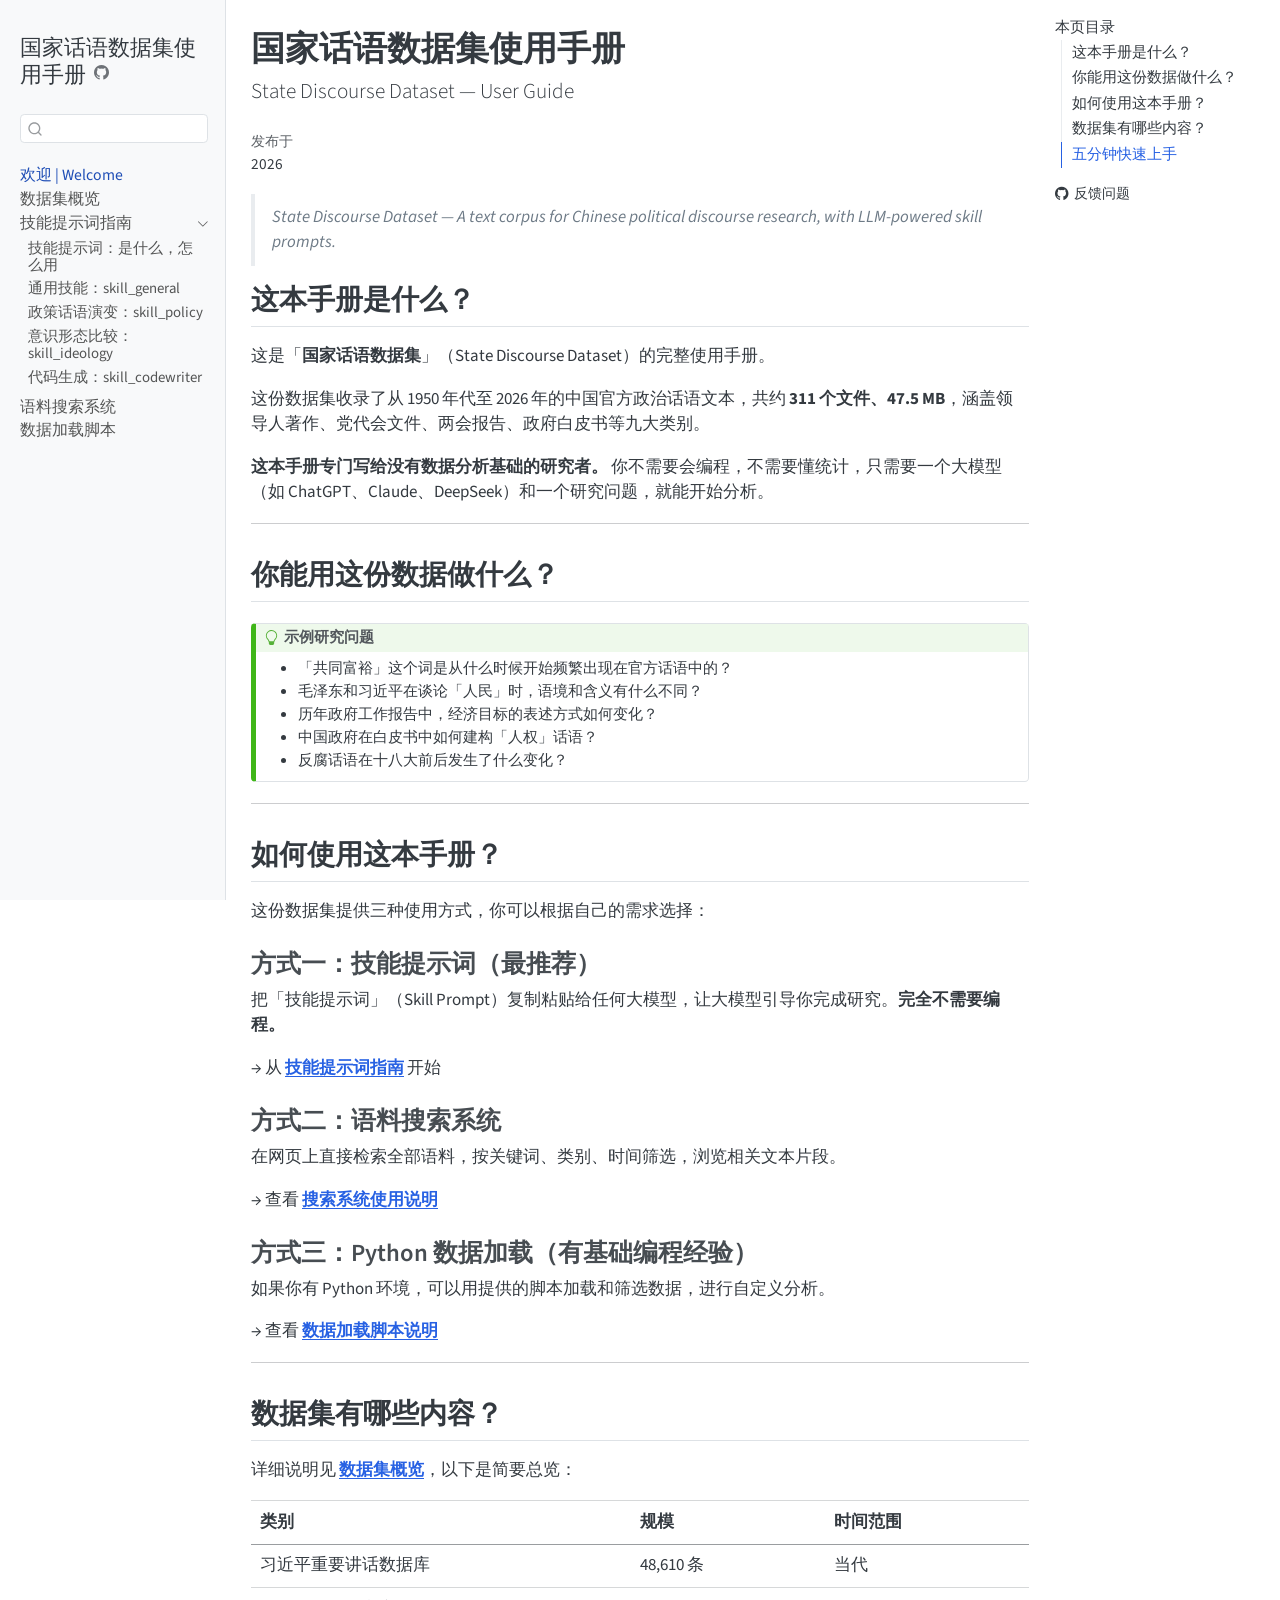
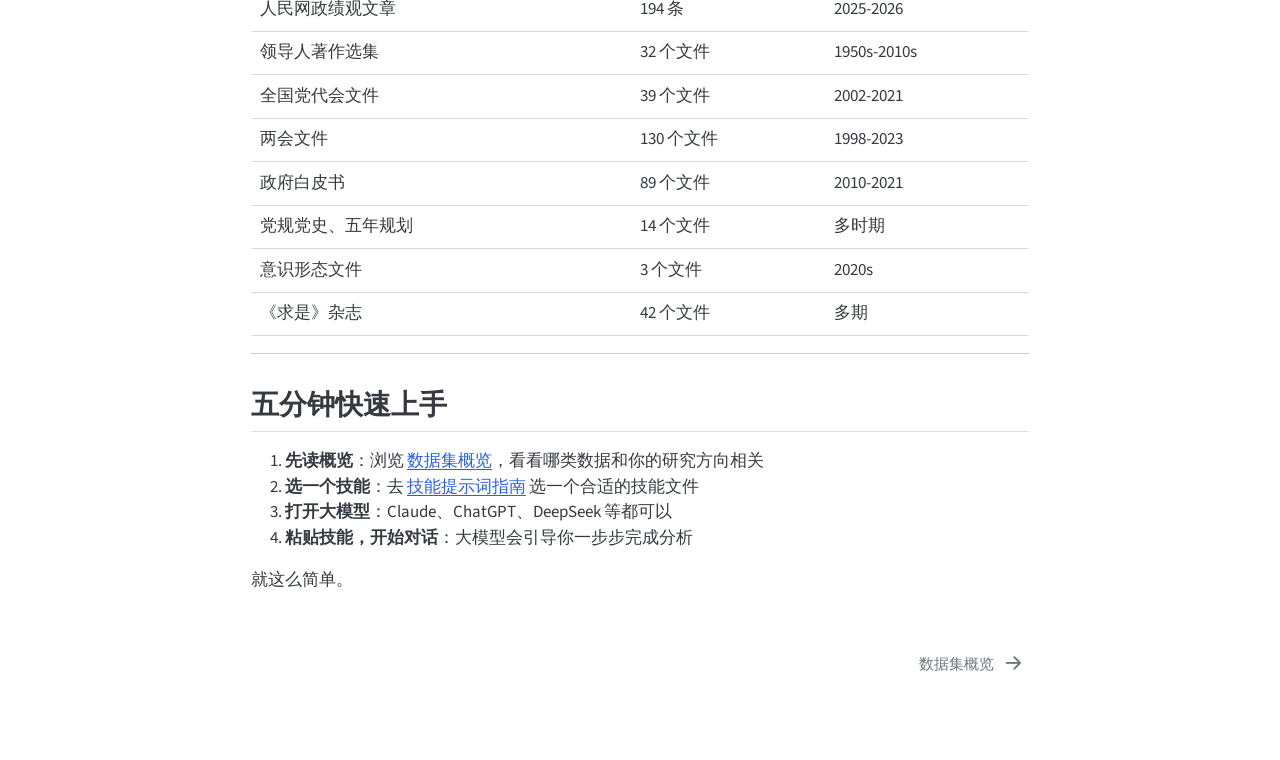
==== index.html @ e4d6f854 "Initial release: user guide book and corpus search system - Quarto HTML book: 9-chapter user manual " ====
<!DOCTYPE html>
<html xmlns="http://www.w3.org/1999/xhtml" lang="zh-Hans" xml:lang="zh-Hans"><head>

<meta charset="utf-8">
<meta name="generator" content="quarto-1.6.39">

<meta name="viewport" content="width=device-width, initial-scale=1.0, user-scalable=yes">

<meta name="dcterms.date" content="2026-01-01">

<title>国家话语数据集使用手册</title>
<style>
code{white-space: pre-wrap;}
span.smallcaps{font-variant: small-caps;}
div.columns{display: flex; gap: min(4vw, 1.5em);}
div.column{flex: auto; overflow-x: auto;}
div.hanging-indent{margin-left: 1.5em; text-indent: -1.5em;}
ul.task-list{list-style: none;}
ul.task-list li input[type="checkbox"] {
  width: 0.8em;
  margin: 0 0.8em 0.2em -1em; /* quarto-specific, see https://github.com/quarto-dev/quarto-cli/issues/4556 */ 
  vertical-align: middle;
}
</style>


<script src="site_libs/quarto-nav/quarto-nav.js"></script>
<script src="site_libs/quarto-nav/headroom.min.js"></script>
<script src="site_libs/clipboard/clipboard.min.js"></script>
<script src="site_libs/quarto-search/autocomplete.umd.js"></script>
<script src="site_libs/quarto-search/fuse.min.js"></script>
<script src="site_libs/quarto-search/quarto-search.js"></script>
<meta name="quarto:offset" content="./">
<link href="./overview.html" rel="next">
<script src="site_libs/quarto-html/quarto.js"></script>
<script src="site_libs/quarto-html/popper.min.js"></script>
<script src="site_libs/quarto-html/tippy.umd.min.js"></script>
<script src="site_libs/quarto-html/anchor.min.js"></script>
<link href="site_libs/quarto-html/tippy.css" rel="stylesheet">
<link href="site_libs/quarto-html/quarto-syntax-highlighting-0626ff4d7a71b55c8707dcae1d04a9b6.css" rel="stylesheet" id="quarto-text-highlighting-styles">
<script src="site_libs/bootstrap/bootstrap.min.js"></script>
<link href="site_libs/bootstrap/bootstrap-icons.css" rel="stylesheet">
<link href="site_libs/bootstrap/bootstrap-f6c1173c8ea759d7f2d7c6dc7429bbc5.min.css" rel="stylesheet" append-hash="true" id="quarto-bootstrap" data-mode="light">
<script id="quarto-search-options" type="application/json">{
  "location": "sidebar",
  "copy-button": false,
  "collapse-after": 3,
  "panel-placement": "start",
  "type": "textbox",
  "limit": 50,
  "keyboard-shortcut": [
    "f",
    "/",
    "s"
  ],
  "show-item-context": false,
  "language": {
    "search-no-results-text": "没有结果",
    "search-matching-documents-text": "匹配的文档",
    "search-copy-link-title": "复制搜索链接",
    "search-hide-matches-text": "隐藏其它匹配结果",
    "search-more-match-text": "更多匹配结果",
    "search-more-matches-text": "更多匹配结果",
    "search-clear-button-title": "清除",
    "search-text-placeholder": "",
    "search-detached-cancel-button-title": "取消",
    "search-submit-button-title": "提交",
    "search-label": "搜索"
  }
}</script>
<style>html{ scroll-behavior: smooth; }</style>


</head>

<body class="nav-sidebar docked">

<div id="quarto-search-results"></div>
  <header id="quarto-header" class="headroom fixed-top">
  <nav class="quarto-secondary-nav">
    <div class="container-fluid d-flex">
      <button type="button" class="quarto-btn-toggle btn" data-bs-toggle="collapse" role="button" data-bs-target=".quarto-sidebar-collapse-item" aria-controls="quarto-sidebar" aria-expanded="false" aria-label="展开或折叠侧边栏导航" onclick="if (window.quartoToggleHeadroom) { window.quartoToggleHeadroom(); }">
        <i class="bi bi-layout-text-sidebar-reverse"></i>
      </button>
        <nav class="quarto-page-breadcrumbs" aria-label="breadcrumb"><ol class="breadcrumb"><li class="breadcrumb-item"><a href="./index.html"><span class="chapter-title">欢迎 | Welcome</span></a></li></ol></nav>
        <a class="flex-grow-1" role="navigation" data-bs-toggle="collapse" data-bs-target=".quarto-sidebar-collapse-item" aria-controls="quarto-sidebar" aria-expanded="false" aria-label="展开或折叠侧边栏导航" onclick="if (window.quartoToggleHeadroom) { window.quartoToggleHeadroom(); }">      
        </a>
      <button type="button" class="btn quarto-search-button" aria-label="搜索" onclick="window.quartoOpenSearch();">
        <i class="bi bi-search"></i>
      </button>
    </div>
  </nav>
</header>
<!-- content -->
<div id="quarto-content" class="quarto-container page-columns page-rows-contents page-layout-article">
<!-- sidebar -->
  <nav id="quarto-sidebar" class="sidebar collapse collapse-horizontal quarto-sidebar-collapse-item sidebar-navigation docked overflow-auto">
    <div class="pt-lg-2 mt-2 text-left sidebar-header">
    <div class="sidebar-title mb-0 py-0">
      <a href="./">国家话语数据集使用手册</a> 
        <div class="sidebar-tools-main">
    <a href="https://github.com/" title="Source Code" class="quarto-navigation-tool px-1" aria-label="Source Code"><i class="bi bi-github"></i></a>
</div>
    </div>
      </div>
        <div class="mt-2 flex-shrink-0 align-items-center">
        <div class="sidebar-search">
        <div id="quarto-search" class="" title="搜索"></div>
        </div>
        </div>
    <div class="sidebar-menu-container"> 
    <ul class="list-unstyled mt-1">
        <li class="sidebar-item">
  <div class="sidebar-item-container"> 
  <a href="./index.html" class="sidebar-item-text sidebar-link active"><span class="chapter-title">欢迎 | Welcome</span></a>
  </div>
</li>
        <li class="sidebar-item">
  <div class="sidebar-item-container"> 
  <a href="./overview.html" class="sidebar-item-text sidebar-link"><span class="chapter-title">数据集概览</span></a>
  </div>
</li>
        <li class="sidebar-item sidebar-item-section">
      <div class="sidebar-item-container"> 
            <a class="sidebar-item-text sidebar-link text-start" data-bs-toggle="collapse" data-bs-target="#quarto-sidebar-section-1" role="navigation" aria-expanded="true">
 <span class="menu-text">技能提示词指南</span></a>
          <a class="sidebar-item-toggle text-start" data-bs-toggle="collapse" data-bs-target="#quarto-sidebar-section-1" role="navigation" aria-expanded="true" aria-label="展开或折叠此栏">
            <i class="bi bi-chevron-right ms-2"></i>
          </a> 
      </div>
      <ul id="quarto-sidebar-section-1" class="collapse list-unstyled sidebar-section depth1 show">  
          <li class="sidebar-item">
  <div class="sidebar-item-container"> 
  <a href="./skills-intro.html" class="sidebar-item-text sidebar-link"><span class="chapter-title">技能提示词：是什么，怎么用</span></a>
  </div>
</li>
          <li class="sidebar-item">
  <div class="sidebar-item-container"> 
  <a href="./skills-general.html" class="sidebar-item-text sidebar-link"><span class="chapter-title">通用技能：skill_general</span></a>
  </div>
</li>
          <li class="sidebar-item">
  <div class="sidebar-item-container"> 
  <a href="./skills-policy.html" class="sidebar-item-text sidebar-link"><span class="chapter-title">政策话语演变：skill_policy</span></a>
  </div>
</li>
          <li class="sidebar-item">
  <div class="sidebar-item-container"> 
  <a href="./skills-ideology.html" class="sidebar-item-text sidebar-link"><span class="chapter-title">意识形态比较：skill_ideology</span></a>
  </div>
</li>
          <li class="sidebar-item">
  <div class="sidebar-item-container"> 
  <a href="./skills-codewriter.html" class="sidebar-item-text sidebar-link"><span class="chapter-title">代码生成：skill_codewriter</span></a>
  </div>
</li>
      </ul>
  </li>
        <li class="sidebar-item">
  <div class="sidebar-item-container"> 
  <a href="./search-guide.html" class="sidebar-item-text sidebar-link"><span class="chapter-title">语料搜索系统</span></a>
  </div>
</li>
        <li class="sidebar-item">
  <div class="sidebar-item-container"> 
  <a href="./scripts-guide.html" class="sidebar-item-text sidebar-link"><span class="chapter-title">数据加载脚本</span></a>
  </div>
</li>
    </ul>
    </div>
</nav>
<div id="quarto-sidebar-glass" class="quarto-sidebar-collapse-item" data-bs-toggle="collapse" data-bs-target=".quarto-sidebar-collapse-item"></div>
<!-- margin-sidebar -->
    <div id="quarto-margin-sidebar" class="sidebar margin-sidebar">
        <nav id="TOC" role="doc-toc" class="toc-active">
    <h2 id="toc-title">本页目录</h2>
   
  <ul>
  <li><a href="#what-is-this" id="toc-what-is-this" class="nav-link active" data-scroll-target="#what-is-this">这本手册是什么？</a></li>
  <li><a href="#what-can-you-do" id="toc-what-can-you-do" class="nav-link" data-scroll-target="#what-can-you-do">你能用这份数据做什么？</a></li>
  <li><a href="#how-to-use" id="toc-how-to-use" class="nav-link" data-scroll-target="#how-to-use">如何使用这本手册？</a>
  <ul class="collapse">
  <li><a href="#方式一技能提示词最推荐" id="toc-方式一技能提示词最推荐" class="nav-link" data-scroll-target="#方式一技能提示词最推荐">方式一：技能提示词（最推荐）</a></li>
  <li><a href="#方式二语料搜索系统" id="toc-方式二语料搜索系统" class="nav-link" data-scroll-target="#方式二语料搜索系统">方式二：语料搜索系统</a></li>
  <li><a href="#方式三python-数据加载有基础编程经验" id="toc-方式三python-数据加载有基础编程经验" class="nav-link" data-scroll-target="#方式三python-数据加载有基础编程经验">方式三：Python 数据加载（有基础编程经验）</a></li>
  </ul></li>
  <li><a href="#whats-in-it" id="toc-whats-in-it" class="nav-link" data-scroll-target="#whats-in-it">数据集有哪些内容？</a></li>
  <li><a href="#quick-start" id="toc-quick-start" class="nav-link" data-scroll-target="#quick-start">五分钟快速上手</a></li>
  </ul>
<div class="toc-actions"><ul><li><a href="https://github.com/issues/new" class="toc-action"><i class="bi bi-github"></i>反馈问题</a></li></ul></div></nav>
    </div>
<!-- main -->
<main class="content" id="quarto-document-content">

<header id="title-block-header" class="quarto-title-block default">
<div class="quarto-title">
<h1 class="title">国家话语数据集使用手册</h1>
<p class="subtitle lead">State Discourse Dataset — User Guide</p>
</div>



<div class="quarto-title-meta">

    
    <div>
    <div class="quarto-title-meta-heading">发布于</div>
    <div class="quarto-title-meta-contents">
      <p class="date">2026</p>
    </div>
  </div>
  
    
  </div>
  


</header>


<blockquote class="blockquote">
<p><em>State Discourse Dataset — A text corpus for Chinese political discourse research, with LLM-powered skill prompts.</em></p>
</blockquote>
<section id="what-is-this" class="level2">
<h2 class="anchored" data-anchor-id="what-is-this">这本手册是什么？</h2>
<p>这是「<strong>国家话语数据集</strong>」（State Discourse Dataset）的完整使用手册。</p>
<p>这份数据集收录了从 1950 年代至 2026 年的中国官方政治话语文本，共约 <strong>311 个文件、47.5 MB</strong>，涵盖领导人著作、党代会文件、两会报告、政府白皮书等九大类别。</p>
<p><strong>这本手册专门写给没有数据分析基础的研究者。</strong> 你不需要会编程，不需要懂统计，只需要一个大模型（如 ChatGPT、Claude、DeepSeek）和一个研究问题，就能开始分析。</p>
<hr>
</section>
<section id="what-can-you-do" class="level2">
<h2 class="anchored" data-anchor-id="what-can-you-do">你能用这份数据做什么？</h2>
<div class="callout callout-style-default callout-tip callout-titled">
<div class="callout-header d-flex align-content-center">
<div class="callout-icon-container">
<i class="callout-icon"></i>
</div>
<div class="callout-title-container flex-fill">
示例研究问题
</div>
</div>
<div class="callout-body-container callout-body">
<ul>
<li>「共同富裕」这个词是从什么时候开始频繁出现在官方话语中的？</li>
<li>毛泽东和习近平在谈论「人民」时，语境和含义有什么不同？</li>
<li>历年政府工作报告中，经济目标的表述方式如何变化？</li>
<li>中国政府在白皮书中如何建构「人权」话语？</li>
<li>反腐话语在十八大前后发生了什么变化？</li>
</ul>
</div>
</div>
<hr>
</section>
<section id="how-to-use" class="level2">
<h2 class="anchored" data-anchor-id="how-to-use">如何使用这本手册？</h2>
<p>这份数据集提供三种使用方式，你可以根据自己的需求选择：</p>
<section id="方式一技能提示词最推荐" class="level3 unnumbered">
<h3 class="unnumbered anchored" data-anchor-id="方式一技能提示词最推荐">方式一：技能提示词（最推荐）</h3>
<p>把「技能提示词」（Skill Prompt）复制粘贴给任何大模型，让大模型引导你完成研究。<strong>完全不需要编程。</strong></p>
<p>→ 从 <a href="./skills-intro.html"><strong>技能提示词指南</strong></a> 开始</p>
</section>
<section id="方式二语料搜索系统" class="level3 unnumbered">
<h3 class="unnumbered anchored" data-anchor-id="方式二语料搜索系统">方式二：语料搜索系统</h3>
<p>在网页上直接检索全部语料，按关键词、类别、时间筛选，浏览相关文本片段。</p>
<p>→ 查看 <a href="./search-guide.html"><strong>搜索系统使用说明</strong></a></p>
</section>
<section id="方式三python-数据加载有基础编程经验" class="level3 unnumbered">
<h3 class="unnumbered anchored" data-anchor-id="方式三python-数据加载有基础编程经验">方式三：Python 数据加载（有基础编程经验）</h3>
<p>如果你有 Python 环境，可以用提供的脚本加载和筛选数据，进行自定义分析。</p>
<p>→ 查看 <a href="./scripts-guide.html"><strong>数据加载脚本说明</strong></a></p>
<hr>
</section>
</section>
<section id="whats-in-it" class="level2">
<h2 class="anchored" data-anchor-id="whats-in-it">数据集有哪些内容？</h2>
<p>详细说明见 <a href="./overview.html"><strong>数据集概览</strong></a>，以下是简要总览：</p>
<table class="caption-top table">
<thead>
<tr class="header">
<th>类别</th>
<th>规模</th>
<th>时间范围</th>
</tr>
</thead>
<tbody>
<tr class="odd">
<td>习近平重要讲话数据库</td>
<td>48,610 条</td>
<td>当代</td>
</tr>
<tr class="even">
<td>人民网政绩观文章</td>
<td>194 条</td>
<td>2025-2026</td>
</tr>
<tr class="odd">
<td>领导人著作选集</td>
<td>32 个文件</td>
<td>1950s-2010s</td>
</tr>
<tr class="even">
<td>全国党代会文件</td>
<td>39 个文件</td>
<td>2002-2021</td>
</tr>
<tr class="odd">
<td>两会文件</td>
<td>130 个文件</td>
<td>1998-2023</td>
</tr>
<tr class="even">
<td>政府白皮书</td>
<td>89 个文件</td>
<td>2010-2021</td>
</tr>
<tr class="odd">
<td>党规党史、五年规划</td>
<td>14 个文件</td>
<td>多时期</td>
</tr>
<tr class="even">
<td>意识形态文件</td>
<td>3 个文件</td>
<td>2020s</td>
</tr>
<tr class="odd">
<td>《求是》杂志</td>
<td>42 个文件</td>
<td>多期</td>
</tr>
</tbody>
</table>
<hr>
</section>
<section id="quick-start" class="level2">
<h2 class="anchored" data-anchor-id="quick-start">五分钟快速上手</h2>
<ol type="1">
<li><strong>先读概览</strong>：浏览 <a href="./overview.html">数据集概览</a>，看看哪类数据和你的研究方向相关</li>
<li><strong>选一个技能</strong>：去 <a href="./skills-intro.html">技能提示词指南</a> 选一个合适的技能文件</li>
<li><strong>打开大模型</strong>：Claude、ChatGPT、DeepSeek 等都可以</li>
<li><strong>粘贴技能，开始对话</strong>：大模型会引导你一步步完成分析</li>
</ol>
<p>就这么简单。</p>


</section>

</main> <!-- /main -->
<script id="quarto-html-after-body" type="application/javascript">
window.document.addEventListener("DOMContentLoaded", function (event) {
  const toggleBodyColorMode = (bsSheetEl) => {
    const mode = bsSheetEl.getAttribute("data-mode");
    const bodyEl = window.document.querySelector("body");
    if (mode === "dark") {
      bodyEl.classList.add("quarto-dark");
      bodyEl.classList.remove("quarto-light");
    } else {
      bodyEl.classList.add("quarto-light");
      bodyEl.classList.remove("quarto-dark");
    }
  }
  const toggleBodyColorPrimary = () => {
    const bsSheetEl = window.document.querySelector("link#quarto-bootstrap");
    if (bsSheetEl) {
      toggleBodyColorMode(bsSheetEl);
    }
  }
  toggleBodyColorPrimary();  
  const icon = "";
  const anchorJS = new window.AnchorJS();
  anchorJS.options = {
    placement: 'right',
    icon: icon
  };
  anchorJS.add('.anchored');
  const isCodeAnnotation = (el) => {
    for (const clz of el.classList) {
      if (clz.startsWith('code-annotation-')) {                     
        return true;
      }
    }
    return false;
  }
  const onCopySuccess = function(e) {
    // button target
    const button = e.trigger;
    // don't keep focus
    button.blur();
    // flash "checked"
    button.classList.add('code-copy-button-checked');
    var currentTitle = button.getAttribute("title");
    button.setAttribute("title", "已复制");
    let tooltip;
    if (window.bootstrap) {
      button.setAttribute("data-bs-toggle", "tooltip");
      button.setAttribute("data-bs-placement", "left");
      button.setAttribute("data-bs-title", "已复制");
      tooltip = new bootstrap.Tooltip(button, 
        { trigger: "manual", 
          customClass: "code-copy-button-tooltip",
          offset: [0, -8]});
      tooltip.show();    
    }
    setTimeout(function() {
      if (tooltip) {
        tooltip.hide();
        button.removeAttribute("data-bs-title");
        button.removeAttribute("data-bs-toggle");
        button.removeAttribute("data-bs-placement");
      }
      button.setAttribute("title", currentTitle);
      button.classList.remove('code-copy-button-checked');
    }, 1000);
    // clear code selection
    e.clearSelection();
  }
  const getTextToCopy = function(trigger) {
      const codeEl = trigger.previousElementSibling.cloneNode(true);
      for (const childEl of codeEl.children) {
        if (isCodeAnnotation(childEl)) {
          childEl.remove();
        }
      }
      return codeEl.innerText;
  }
  const clipboard = new window.ClipboardJS('.code-copy-button:not([data-in-quarto-modal])', {
    text: getTextToCopy
  });
  clipboard.on('success', onCopySuccess);
  if (window.document.getElementById('quarto-embedded-source-code-modal')) {
    const clipboardModal = new window.ClipboardJS('.code-copy-button[data-in-quarto-modal]', {
      text: getTextToCopy,
      container: window.document.getElementById('quarto-embedded-source-code-modal')
    });
    clipboardModal.on('success', onCopySuccess);
  }
    var localhostRegex = new RegExp(/^(?:http|https):\/\/localhost\:?[0-9]*\//);
    var mailtoRegex = new RegExp(/^mailto:/);
      var filterRegex = new RegExp('/' + window.location.host + '/');
    var isInternal = (href) => {
        return filterRegex.test(href) || localhostRegex.test(href) || mailtoRegex.test(href);
    }
    // Inspect non-navigation links and adorn them if external
 	var links = window.document.querySelectorAll('a[href]:not(.nav-link):not(.navbar-brand):not(.toc-action):not(.sidebar-link):not(.sidebar-item-toggle):not(.pagination-link):not(.no-external):not([aria-hidden]):not(.dropdown-item):not(.quarto-navigation-tool):not(.about-link)');
    for (var i=0; i<links.length; i++) {
      const link = links[i];
      if (!isInternal(link.href)) {
        // undo the damage that might have been done by quarto-nav.js in the case of
        // links that we want to consider external
        if (link.dataset.originalHref !== undefined) {
          link.href = link.dataset.originalHref;
        }
      }
    }
  function tippyHover(el, contentFn, onTriggerFn, onUntriggerFn) {
    const config = {
      allowHTML: true,
      maxWidth: 500,
      delay: 100,
      arrow: false,
      appendTo: function(el) {
          return el.parentElement;
      },
      interactive: true,
      interactiveBorder: 10,
      theme: 'quarto',
      placement: 'bottom-start',
    };
    if (contentFn) {
      config.content = contentFn;
    }
    if (onTriggerFn) {
      config.onTrigger = onTriggerFn;
    }
    if (onUntriggerFn) {
      config.onUntrigger = onUntriggerFn;
    }
    window.tippy(el, config); 
  }
  const noterefs = window.document.querySelectorAll('a[role="doc-noteref"]');
  for (var i=0; i<noterefs.length; i++) {
    const ref = noterefs[i];
    tippyHover(ref, function() {
      // use id or data attribute instead here
      let href = ref.getAttribute('data-footnote-href') || ref.getAttribute('href');
      try { href = new URL(href).hash; } catch {}
      const id = href.replace(/^#\/?/, "");
      const note = window.document.getElementById(id);
      if (note) {
        return note.innerHTML;
      } else {
        return "";
      }
    });
  }
  const xrefs = window.document.querySelectorAll('a.quarto-xref');
  const processXRef = (id, note) => {
    // Strip column container classes
    const stripColumnClz = (el) => {
      el.classList.remove("page-full", "page-columns");
      if (el.children) {
        for (const child of el.children) {
          stripColumnClz(child);
        }
      }
    }
    stripColumnClz(note)
    if (id === null || id.startsWith('sec-')) {
      // Special case sections, only their first couple elements
      const container = document.createElement("div");
      if (note.children && note.children.length > 2) {
        container.appendChild(note.children[0].cloneNode(true));
        for (let i = 1; i < note.children.length; i++) {
          const child = note.children[i];
          if (child.tagName === "P" && child.innerText === "") {
            continue;
          } else {
            container.appendChild(child.cloneNode(true));
            break;
          }
        }
        if (window.Quarto?.typesetMath) {
          window.Quarto.typesetMath(container);
        }
        return container.innerHTML
      } else {
        if (window.Quarto?.typesetMath) {
          window.Quarto.typesetMath(note);
        }
        return note.innerHTML;
      }
    } else {
      // Remove any anchor links if they are present
      const anchorLink = note.querySelector('a.anchorjs-link');
      if (anchorLink) {
        anchorLink.remove();
      }
      if (window.Quarto?.typesetMath) {
        window.Quarto.typesetMath(note);
      }
      if (note.classList.contains("callout")) {
        return note.outerHTML;
      } else {
        return note.innerHTML;
      }
    }
  }
  for (var i=0; i<xrefs.length; i++) {
    const xref = xrefs[i];
    tippyHover(xref, undefined, function(instance) {
      instance.disable();
      let url = xref.getAttribute('href');
      let hash = undefined; 
      if (url.startsWith('#')) {
        hash = url;
      } else {
        try { hash = new URL(url).hash; } catch {}
      }
      if (hash) {
        const id = hash.replace(/^#\/?/, "");
        const note = window.document.getElementById(id);
        if (note !== null) {
          try {
            const html = processXRef(id, note.cloneNode(true));
            instance.setContent(html);
          } finally {
            instance.enable();
            instance.show();
          }
        } else {
          // See if we can fetch this
          fetch(url.split('#')[0])
          .then(res => res.text())
          .then(html => {
            const parser = new DOMParser();
            const htmlDoc = parser.parseFromString(html, "text/html");
            const note = htmlDoc.getElementById(id);
            if (note !== null) {
              const html = processXRef(id, note);
              instance.setContent(html);
            } 
          }).finally(() => {
            instance.enable();
            instance.show();
          });
        }
      } else {
        // See if we can fetch a full url (with no hash to target)
        // This is a special case and we should probably do some content thinning / targeting
        fetch(url)
        .then(res => res.text())
        .then(html => {
          const parser = new DOMParser();
          const htmlDoc = parser.parseFromString(html, "text/html");
          const note = htmlDoc.querySelector('main.content');
          if (note !== null) {
            // This should only happen for chapter cross references
            // (since there is no id in the URL)
            // remove the first header
            if (note.children.length > 0 && note.children[0].tagName === "HEADER") {
              note.children[0].remove();
            }
            const html = processXRef(null, note);
            instance.setContent(html);
          } 
        }).finally(() => {
          instance.enable();
          instance.show();
        });
      }
    }, function(instance) {
    });
  }
      let selectedAnnoteEl;
      const selectorForAnnotation = ( cell, annotation) => {
        let cellAttr = 'data-code-cell="' + cell + '"';
        let lineAttr = 'data-code-annotation="' +  annotation + '"';
        const selector = 'span[' + cellAttr + '][' + lineAttr + ']';
        return selector;
      }
      const selectCodeLines = (annoteEl) => {
        const doc = window.document;
        const targetCell = annoteEl.getAttribute("data-target-cell");
        const targetAnnotation = annoteEl.getAttribute("data-target-annotation");
        const annoteSpan = window.document.querySelector(selectorForAnnotation(targetCell, targetAnnotation));
        const lines = annoteSpan.getAttribute("data-code-lines").split(",");
        const lineIds = lines.map((line) => {
          return targetCell + "-" + line;
        })
        let top = null;
        let height = null;
        let parent = null;
        if (lineIds.length > 0) {
            //compute the position of the single el (top and bottom and make a div)
            const el = window.document.getElementById(lineIds[0]);
            top = el.offsetTop;
            height = el.offsetHeight;
            parent = el.parentElement.parentElement;
          if (lineIds.length > 1) {
            const lastEl = window.document.getElementById(lineIds[lineIds.length - 1]);
            const bottom = lastEl.offsetTop + lastEl.offsetHeight;
            height = bottom - top;
          }
          if (top !== null && height !== null && parent !== null) {
            // cook up a div (if necessary) and position it 
            let div = window.document.getElementById("code-annotation-line-highlight");
            if (div === null) {
              div = window.document.createElement("div");
              div.setAttribute("id", "code-annotation-line-highlight");
              div.style.position = 'absolute';
              parent.appendChild(div);
            }
            div.style.top = top - 2 + "px";
            div.style.height = height + 4 + "px";
            div.style.left = 0;
            let gutterDiv = window.document.getElementById("code-annotation-line-highlight-gutter");
            if (gutterDiv === null) {
              gutterDiv = window.document.createElement("div");
              gutterDiv.setAttribute("id", "code-annotation-line-highlight-gutter");
              gutterDiv.style.position = 'absolute';
              const codeCell = window.document.getElementById(targetCell);
              const gutter = codeCell.querySelector('.code-annotation-gutter');
              gutter.appendChild(gutterDiv);
            }
            gutterDiv.style.top = top - 2 + "px";
            gutterDiv.style.height = height + 4 + "px";
          }
          selectedAnnoteEl = annoteEl;
        }
      };
      const unselectCodeLines = () => {
        const elementsIds = ["code-annotation-line-highlight", "code-annotation-line-highlight-gutter"];
        elementsIds.forEach((elId) => {
          const div = window.document.getElementById(elId);
          if (div) {
            div.remove();
          }
        });
        selectedAnnoteEl = undefined;
      };
        // Handle positioning of the toggle
    window.addEventListener(
      "resize",
      throttle(() => {
        elRect = undefined;
        if (selectedAnnoteEl) {
          selectCodeLines(selectedAnnoteEl);
        }
      }, 10)
    );
    function throttle(fn, ms) {
    let throttle = false;
    let timer;
      return (...args) => {
        if(!throttle) { // first call gets through
            fn.apply(this, args);
            throttle = true;
        } else { // all the others get throttled
            if(timer) clearTimeout(timer); // cancel #2
            timer = setTimeout(() => {
              fn.apply(this, args);
              timer = throttle = false;
            }, ms);
        }
      };
    }
      // Attach click handler to the DT
      const annoteDls = window.document.querySelectorAll('dt[data-target-cell]');
      for (const annoteDlNode of annoteDls) {
        annoteDlNode.addEventListener('click', (event) => {
          const clickedEl = event.target;
          if (clickedEl !== selectedAnnoteEl) {
            unselectCodeLines();
            const activeEl = window.document.querySelector('dt[data-target-cell].code-annotation-active');
            if (activeEl) {
              activeEl.classList.remove('code-annotation-active');
            }
            selectCodeLines(clickedEl);
            clickedEl.classList.add('code-annotation-active');
          } else {
            // Unselect the line
            unselectCodeLines();
            clickedEl.classList.remove('code-annotation-active');
          }
        });
      }
  const findCites = (el) => {
    const parentEl = el.parentElement;
    if (parentEl) {
      const cites = parentEl.dataset.cites;
      if (cites) {
        return {
          el,
          cites: cites.split(' ')
        };
      } else {
        return findCites(el.parentElement)
      }
    } else {
      return undefined;
    }
  };
  var bibliorefs = window.document.querySelectorAll('a[role="doc-biblioref"]');
  for (var i=0; i<bibliorefs.length; i++) {
    const ref = bibliorefs[i];
    const citeInfo = findCites(ref);
    if (citeInfo) {
      tippyHover(citeInfo.el, function() {
        var popup = window.document.createElement('div');
        citeInfo.cites.forEach(function(cite) {
          var citeDiv = window.document.createElement('div');
          citeDiv.classList.add('hanging-indent');
          citeDiv.classList.add('csl-entry');
          var biblioDiv = window.document.getElementById('ref-' + cite);
          if (biblioDiv) {
            citeDiv.innerHTML = biblioDiv.innerHTML;
          }
          popup.appendChild(citeDiv);
        });
        return popup.innerHTML;
      });
    }
  }
});
</script>
<nav class="page-navigation">
  <div class="nav-page nav-page-previous">
  </div>
  <div class="nav-page nav-page-next">
      <a href="./overview.html" class="pagination-link" aria-label="数据集概览">
        <span class="nav-page-text"><span class="chapter-title">数据集概览</span></span> <i class="bi bi-arrow-right-short"></i>
      </a>
  </div>
</nav>
</div> <!-- /content -->




<footer class="footer"><div class="nav-footer"><div class="nav-footer-center"><div class="toc-actions d-sm-block d-md-none"><ul><li><a href="https://github.com/issues/new" class="toc-action"><i class="bi bi-github"></i>反馈问题</a></li></ul></div></div></div></footer><script src="site_libs/quarto-html/zenscroll-min.js"></script>
</body></html>
---- site_libs/quarto-html/tippy.css ----
.tippy-box[data-animation=fade][data-state=hidden]{opacity:0}[data-tippy-root]{max-width:calc(100vw - 10px)}.tippy-box{position:relative;background-color:#333;color:#fff;border-radius:4px;font-size:14px;line-height:1.4;white-space:normal;outline:0;transition-property:transform,visibility,opacity}.tippy-box[data-placement^=top]>.tippy-arrow{bottom:0}.tippy-box[data-placement^=top]>.tippy-arrow:before{bottom:-7px;left:0;border-width:8px 8px 0;border-top-color:initial;transform-origin:center top}.tippy-box[data-placement^=bottom]>.tippy-arrow{top:0}.tippy-box[data-placement^=bottom]>.tippy-arrow:before{top:-7px;left:0;border-width:0 8px 8px;border-bottom-color:initial;transform-origin:center bottom}.tippy-box[data-placement^=left]>.tippy-arrow{right:0}.tippy-box[data-placement^=left]>.tippy-arrow:before{border-width:8px 0 8px 8px;border-left-color:initial;right:-7px;transform-origin:center left}.tippy-box[data-placement^=right]>.tippy-arrow{left:0}.tippy-box[data-placement^=right]>.tippy-arrow:before{left:-7px;border-width:8px 8px 8px 0;border-right-color:initial;transform-origin:center right}.tippy-box[data-inertia][data-state=visible]{transition-timing-function:cubic-bezier(.54,1.5,.38,1.11)}.tippy-arrow{width:16px;height:16px;color:#333}.tippy-arrow:before{content:"";position:absolute;border-color:transparent;border-style:solid}.tippy-content{position:relative;padding:5px 9px;z-index:1}
---- site_libs/quarto-html/quarto-syntax-highlighting-0626ff4d7a71b55c8707dcae1d04a9b6.css ----
/* quarto syntax highlight colors */
:root {
  --quarto-hl-al-color: #ff5555;
  --quarto-hl-an-color: #6a737d;
  --quarto-hl-at-color: #d73a49;
  --quarto-hl-bn-color: #005cc5;
  --quarto-hl-bu-color: #d73a49;
  --quarto-hl-ch-color: #032f62;
  --quarto-hl-co-color: #6a737d;
  --quarto-hl-cv-color: #6a737d;
  --quarto-hl-cn-color: #005cc5;
  --quarto-hl-cf-color: #d73a49;
  --quarto-hl-dt-color: #d73a49;
  --quarto-hl-dv-color: #005cc5;
  --quarto-hl-do-color: #6a737d;
  --quarto-hl-er-color: #ff5555;
  --quarto-hl-ex-color: #d73a49;
  --quarto-hl-fl-color: #005cc5;
  --quarto-hl-fu-color: #6f42c1;
  --quarto-hl-im-color: #032f62;
  --quarto-hl-in-color: #6a737d;
  --quarto-hl-kw-color: #d73a49;
  --quarto-hl-op-color: #24292e;
  --quarto-hl-pp-color: #d73a49;
  --quarto-hl-re-color: #6a737d;
  --quarto-hl-sc-color: #005cc5;
  --quarto-hl-ss-color: #032f62;
  --quarto-hl-st-color: #032f62;
  --quarto-hl-va-color: #e36209;
  --quarto-hl-vs-color: #032f62;
  --quarto-hl-wa-color: #ff5555;
}

/* other quarto variables */
:root {
  --quarto-font-monospace: SFMono-Regular, Menlo, Monaco, Consolas, "Liberation Mono", "Courier New", monospace;
}

code span.al {
  font-weight: bold;
  color: #ff5555;
}

code span.an {
  color: #6a737d;
}

code span.at {
  color: #d73a49;
}

code span.bn {
  color: #005cc5;
}

code span.bu {
  color: #d73a49;
}

code span.ch {
  color: #032f62;
}

code span.co {
  color: #6a737d;
}

code span.cv {
  color: #6a737d;
}

code span.cn {
  color: #005cc5;
}

code span.cf {
  color: #d73a49;
}

code span.dt {
  color: #d73a49;
}

code span.dv {
  color: #005cc5;
}

code span.do {
  color: #6a737d;
}

code span.er {
  color: #ff5555;
  text-decoration: underline;
}

code span.ex {
  font-weight: bold;
  color: #d73a49;
}

code span.fl {
  color: #005cc5;
}

code span.fu {
  color: #6f42c1;
}

code span.im {
  color: #032f62;
}

code span.in {
  color: #6a737d;
}

code span.kw {
  color: #d73a49;
}

pre > code.sourceCode > span {
  color: #24292e;
}

code span {
  color: #24292e;
}

code.sourceCode > span {
  color: #24292e;
}

div.sourceCode,
div.sourceCode pre.sourceCode {
  color: #24292e;
}

code span.op {
  color: #24292e;
}

code span.pp {
  color: #d73a49;
}

code span.re {
  color: #6a737d;
}

code span.sc {
  color: #005cc5;
}

code span.ss {
  color: #032f62;
}

code span.st {
  color: #032f62;
}

code span.va {
  color: #e36209;
}

code span.vs {
  color: #032f62;
}

code span.wa {
  color: #ff5555;
}

.prevent-inlining {
  content: "</";
}

/*# sourceMappingURL=4cc742b1acad228073f41ae9e14de2ee.css.map */
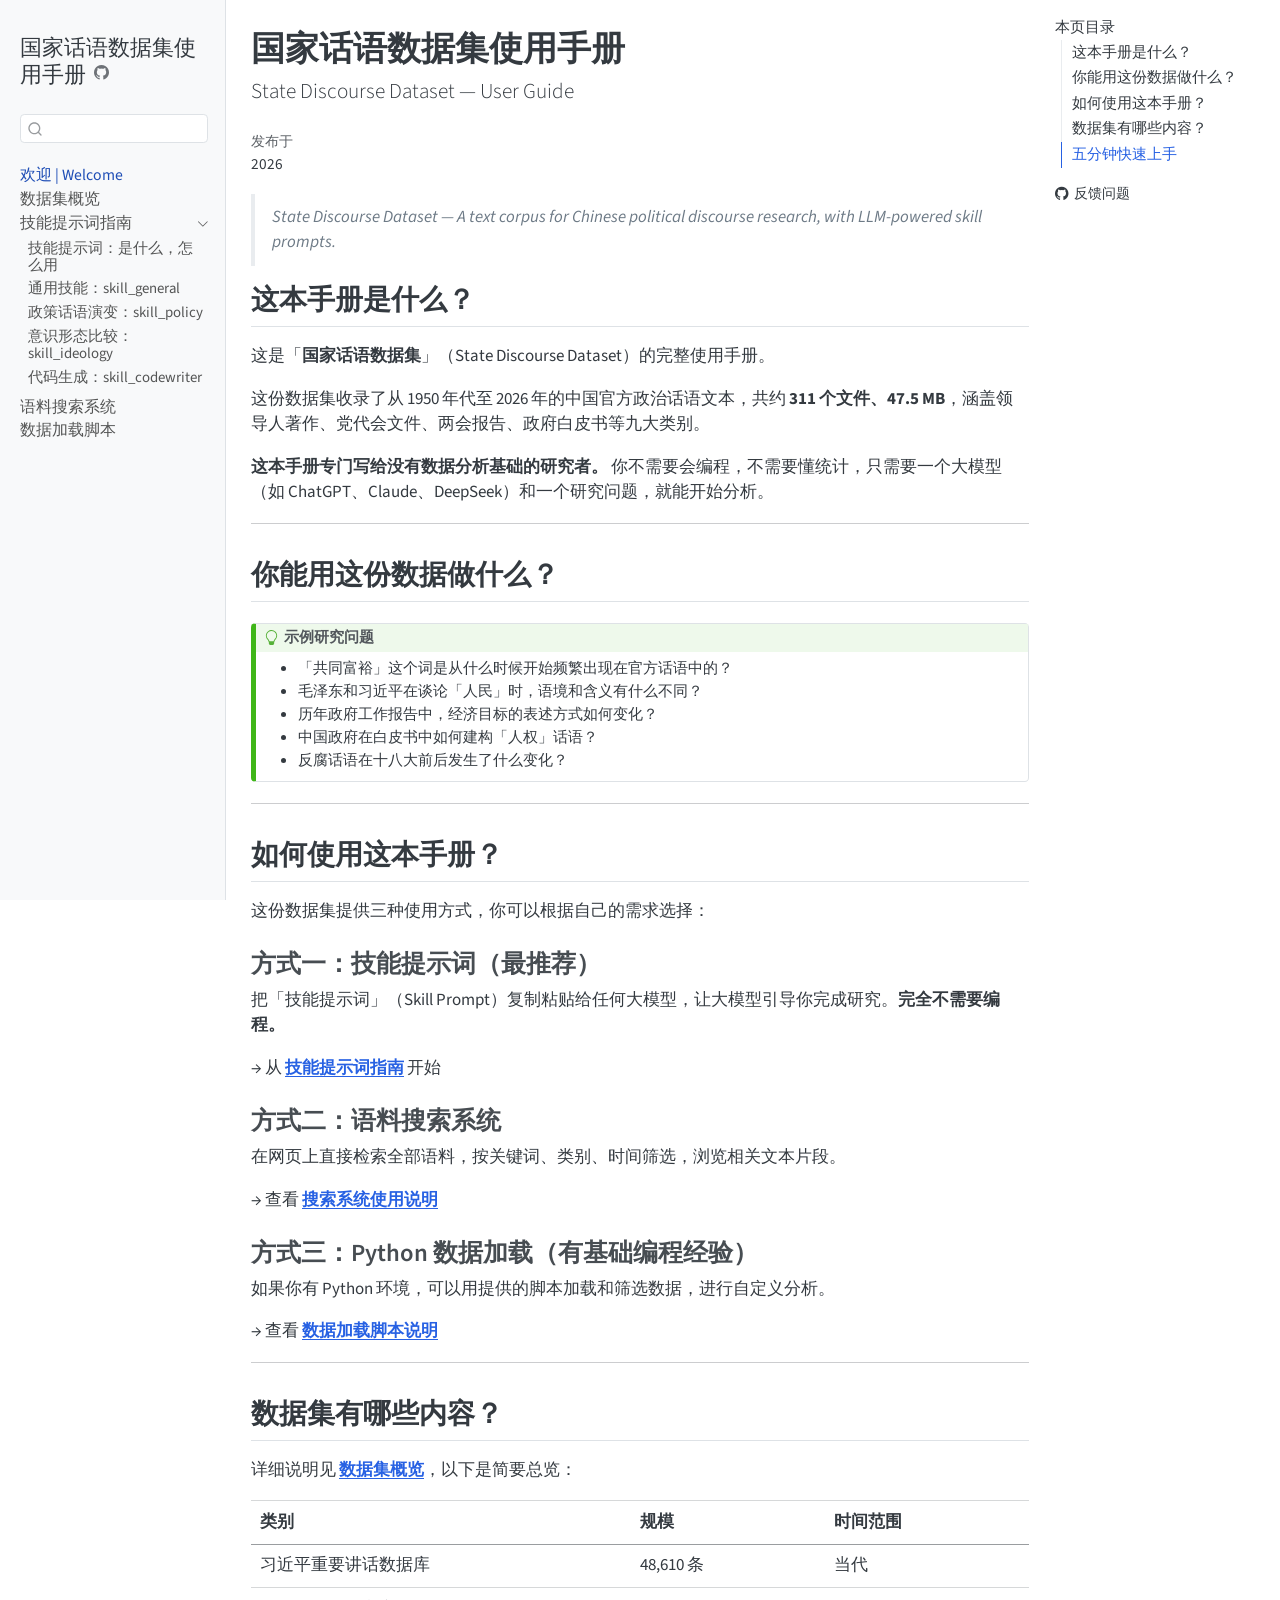
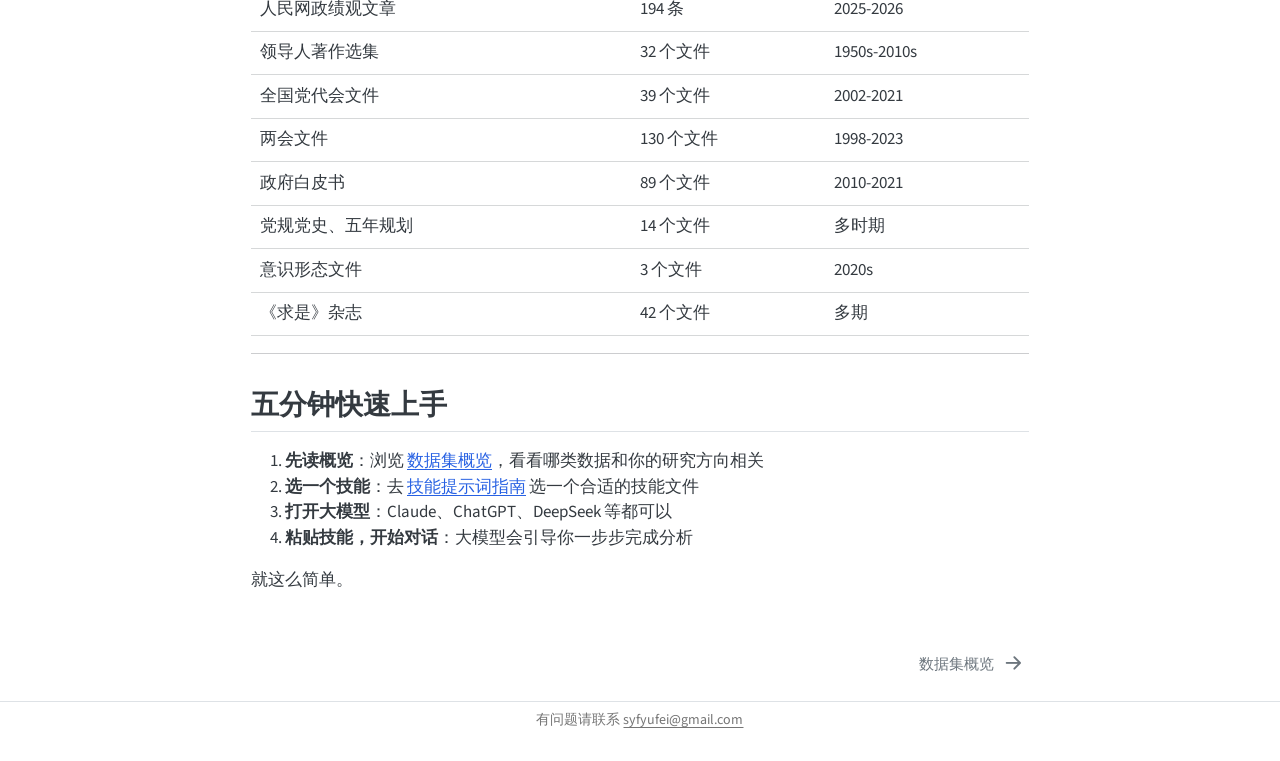
==== commit f8224d92: "Add contact info footer to book and search system Co-Authored-By: Claude Sonnet 4.6 <noreply@anthrop" ====
--- a/index.html
+++ b/index.html
@@ -40,7 +40,7 @@
 <link href="site_libs/quarto-html/quarto-syntax-highlighting-0626ff4d7a71b55c8707dcae1d04a9b6.css" rel="stylesheet" id="quarto-text-highlighting-styles">
 <script src="site_libs/bootstrap/bootstrap.min.js"></script>
 <link href="site_libs/bootstrap/bootstrap-icons.css" rel="stylesheet">
-<link href="site_libs/bootstrap/bootstrap-f6c1173c8ea759d7f2d7c6dc7429bbc5.min.css" rel="stylesheet" append-hash="true" id="quarto-bootstrap" data-mode="light">
+<link href="site_libs/bootstrap/bootstrap-0ec19632dd867d7d0ba6412ce1ceba2d.min.css" rel="stylesheet" append-hash="true" id="quarto-bootstrap" data-mode="light">
 <script id="quarto-search-options" type="application/json">{
   "location": "sidebar",
   "copy-button": false,
@@ -99,7 +99,7 @@
     <div class="sidebar-title mb-0 py-0">
       <a href="./">国家话语数据集使用手册</a> 
         <div class="sidebar-tools-main">
-    <a href="https://github.com/" title="Source Code" class="quarto-navigation-tool px-1" aria-label="Source Code"><i class="bi bi-github"></i></a>
+    <a href="https://github.com/syfyufei/state-discourse-search" title="Source Code" class="quarto-navigation-tool px-1" aria-label="Source Code"><i class="bi bi-github"></i></a>
 </div>
     </div>
       </div>
@@ -187,7 +187,7 @@
   <li><a href="#whats-in-it" id="toc-whats-in-it" class="nav-link" data-scroll-target="#whats-in-it">数据集有哪些内容？</a></li>
   <li><a href="#quick-start" id="toc-quick-start" class="nav-link" data-scroll-target="#quick-start">五分钟快速上手</a></li>
   </ul>
-<div class="toc-actions"><ul><li><a href="https://github.com/issues/new" class="toc-action"><i class="bi bi-github"></i>反馈问题</a></li></ul></div></nav>
+<div class="toc-actions"><ul><li><a href="https://github.com/syfyufei/state-discourse-search/issues/new" class="toc-action"><i class="bi bi-github"></i>反馈问题</a></li></ul></div></nav>
     </div>
 <!-- main -->
 <main class="content" id="quarto-document-content">
@@ -773,9 +773,22 @@
   </div>
 </nav>
 </div> <!-- /content -->
-
-
-
-
-<footer class="footer"><div class="nav-footer"><div class="nav-footer-center"><div class="toc-actions d-sm-block d-md-none"><ul><li><a href="https://github.com/issues/new" class="toc-action"><i class="bi bi-github"></i>反馈问题</a></li></ul></div></div></div></footer><script src="site_libs/quarto-html/zenscroll-min.js"></script>
+<footer class="footer">
+  <div class="nav-footer">
+    <div class="nav-footer-left">
+      &nbsp;
+    </div>   
+    <div class="nav-footer-center">
+<p>有问题请联系 <a href="mailto:syfyufei@gmail.com">syfyufei@gmail.com</a></p>
+<div class="toc-actions d-sm-block d-md-none"><ul><li><a href="https://github.com/syfyufei/state-discourse-search/issues/new" class="toc-action"><i class="bi bi-github"></i>反馈问题</a></li></ul></div></div>
+    <div class="nav-footer-right">
+      &nbsp;
+    </div>
+  </div>
+</footer>
+
+
+
+
+<script src="site_libs/quarto-html/zenscroll-min.js"></script>
 </body></html>
